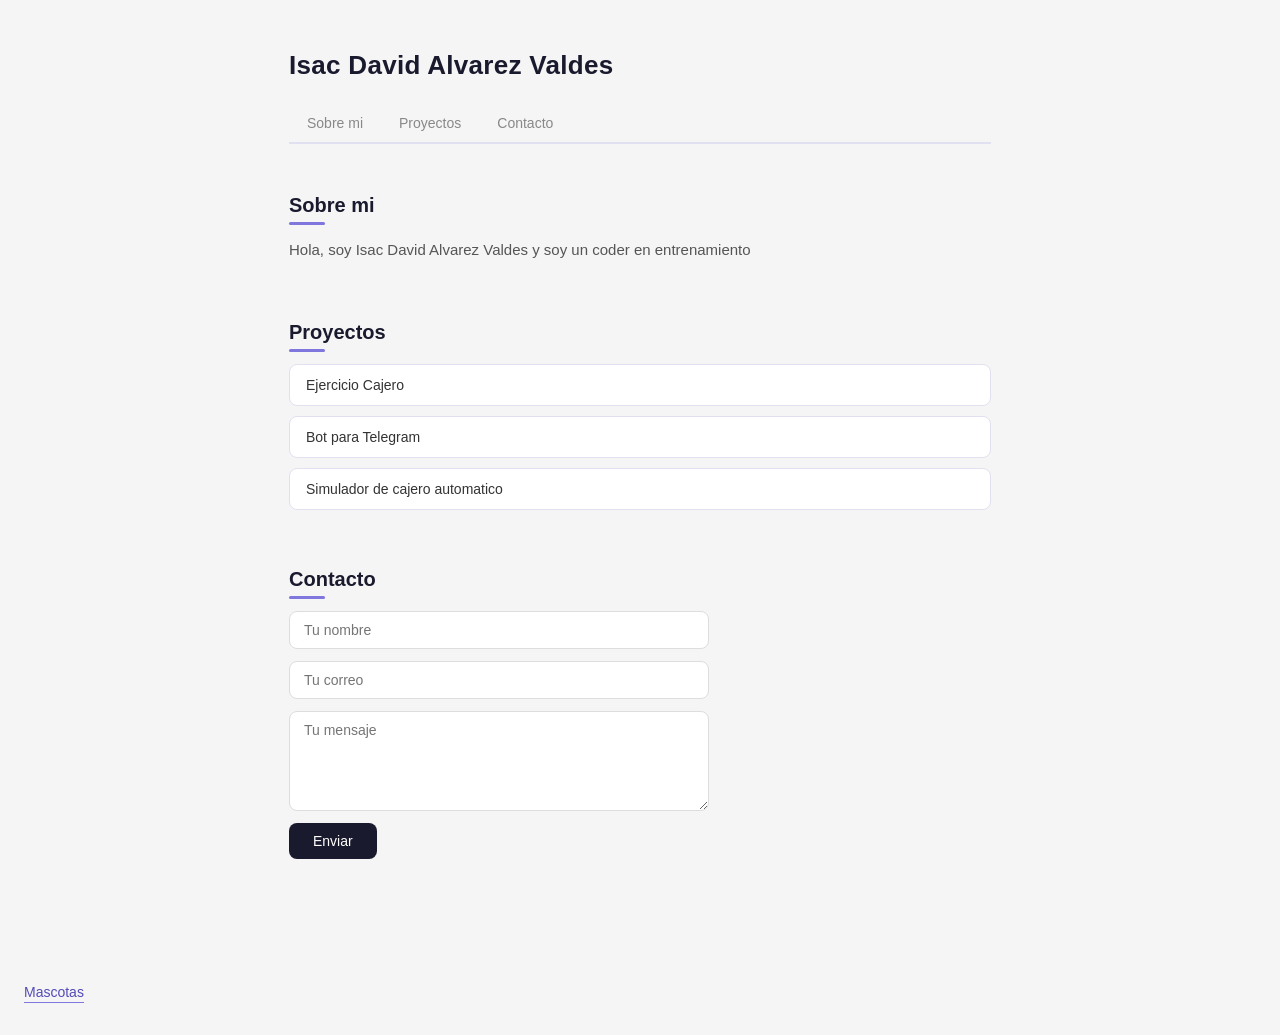
==== portafolio/index.html @ 10430c15 "add: h1 de modulo 2" ====
<!DOCTYPE html>
<html lang="en">
<head>
    <meta charset="UTF-8">
    <meta name="viewport" content="width=device-width, initial-scale=1.0">
    <title>Mi portafolio</title>
    <link rel="stylesheet" href="styles.css">
</head>
<body>
    <header>
        <br>
        <h2>
            Isac David Alvarez Valdes
        </h2>
        <nav>
            <a href="#sobre" class="logo">Sobre mi</a>
            <a href="#proyectos" class="logo">Proyectos</a>
            <a href="#contacto" class="logo">Contacto</a>
        </nav>
        <br>
        <section id="sobre">
        <h3>Sobre mi</h3>
        <p class="tag">
            Hola, soy Isac David Alvarez Valdes y soy un coder en entrenamiento
        </p>
        </section>
        <br>
        <section id="proyectos">
        <h3>Proyectos</h3>
        <ul>
            <li><a href="#">Ejercicio Cajero</a></li>
            <li><a href="#">Bot para Telegram</a></li>
            <li><a href="#">Simulador de cajero automatico</a></li>
        </ul>
        </section>
        <br>
        <section id="contacto">
        <h3>Contacto</h3>
        <form>
            <input type="text"   name="nombre"  placeholder="Tu nombre"  />
            <input type="email"  name="correo"  placeholder="Tu correo"  />
            <textarea name="mensaje" placeholder="Tu mensaje"></textarea>
            <button type="submit">Enviar</button>
        </form>
        </section>
    </header>
    <br><br>
    <a href="mascotas.html">Mascotas</a>
</body>
</html>
---- portafolio/styles.css ----
* {
    box-sizing: border-box;
    margin: 0;
    padding: 0;
}

body {
    font-family: sans-serif;
    background-color: #f5f5f5;
    color: #333;
}


header {
    max-width: 750px;
    margin: 0 auto;
    padding: 2rem 1.5rem 3rem;
}

header > h2 {
    font-size: 26px;
    font-weight: 700;
    color: #1a1a2e;
    margin-bottom: 1.5rem;
    letter-spacing: 0.3px;
}


nav {
    display: flex;
    gap: 0;
    border-bottom: 2px solid #e0e0f0;
    margin-bottom: 2rem;
}

nav a.logo {
    color: #888;
    font-size: 14px;
    text-decoration: none;
    padding: 10px 18px;
    border-bottom: 3px solid transparent;
    margin-bottom: -2px;           /* se solapa con el borde del nav */
    transition: color 0.2s, border-color 0.2s;
}

nav a.logo:hover {
    color: #1a1a2e;
    border-bottom-color: #7f77dd;
}


section {
    margin-bottom: 2.5rem;
}

section h3 {
    font-size: 20px;
    font-weight: 600;
    color: #1a1a2e;
    margin-bottom: 0.75rem;
}

section h3::after {
    content: '';
    display: block;
    width: 36px;
    height: 3px;
    background: #7f77dd;
    margin-top: 5px;
    border-radius: 2px;
}


p.tag {
    font-size: 15px;
    line-height: 1.75;
    color: #555;
    background: none;
    padding: 0;
}


ul {
    list-style: none;
    display: flex;
    flex-direction: column;
    gap: 10px;
}

ul li {
    background: #ffffff;
    border: 1px solid #e0e0f0;
    border-radius: 8px;
    transition: box-shadow 0.2s;
}

ul li:hover {
    box-shadow: 0 2px 8px rgba(127, 119, 221, 0.15);
}

ul li a {
    display: block;
    padding: 12px 16px;
    color: #333;
    text-decoration: none;
    font-size: 14px;
}

ul li a:hover {
    color: #534ab7;
}


form {
    display: flex;
    flex-direction: column;
    gap: 12px;
    max-width: 420px;
}

input,
textarea {
    font-family: sans-serif;
    font-size: 14px;
    padding: 10px 14px;
    border: 1.5px solid #ddd;
    border-radius: 8px;
    outline: none;
    background: #fff;
    color: #333;
    transition: border-color 0.2s;
}

input:focus, textarea:focus {
    border-color: #7f77dd;
}

textarea {
    min-height: 100px;
    resize: vertical;
}

button[type="submit"], button {
    align-self: flex-start;
    padding: 10px 24px;
    background-color: #1a1a2e;
    color: #fff;
    border: none;
    border-radius: 8px;
    font-size: 14px;
    cursor: pointer;
    transition: background-color 0.2s;
}

button[type="submit"]:hover, button:hover {
    background-color: #7f77dd;
    color: #383838;
}

body > a {
    display: inline-block;
    margin: 0 1.5rem 2rem;
    font-size: 14px;
    color: #534ab7;
    text-decoration: none;
    border-bottom: 1px solid #7f77dd;
    padding-bottom: 2px;
    transition: color 0.2s;
}

body > a:hover {
    color: #000000;
}

.mascotas {
    padding: 20px;
    max-width: 400px;
    border-radius: 8px;
    margin-bottom: 1rem;
}
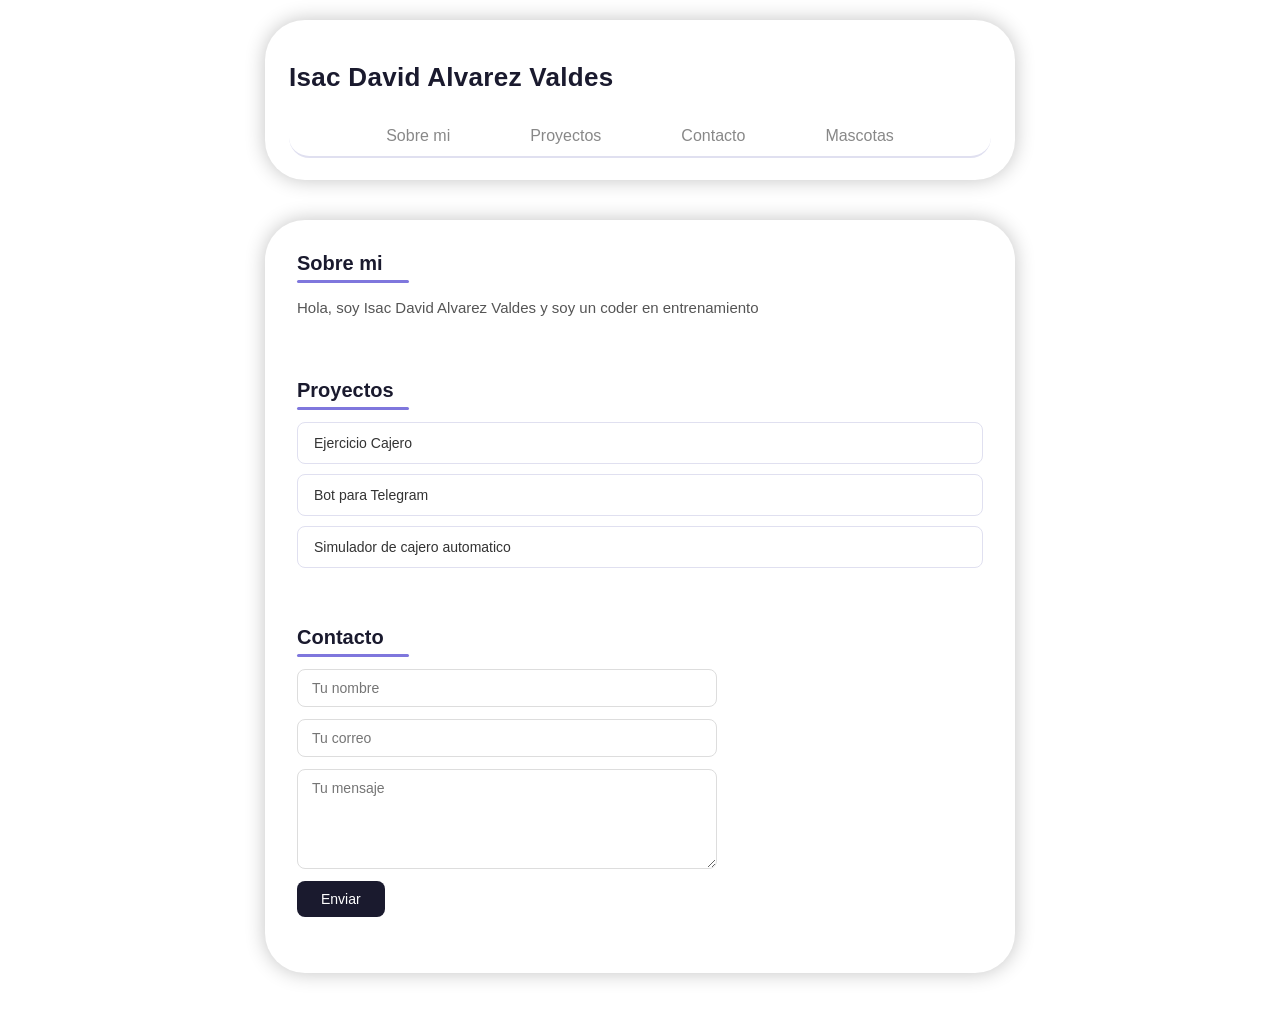
==== commit 14bdeb2b: "add:no me importa" ====
--- a/portafolio/index.html
+++ b/portafolio/index.html
@@ -8,6 +8,7 @@
     <link rel="stylesheet" href="styles.css">
 </head>
 <body>
+    
     <header>
         <br>
         <h2>
@@ -17,35 +18,41 @@
             <a href="#sobre" class="logo">Sobre mi</a>
             <a href="#proyectos" class="logo">Proyectos</a>
             <a href="#contacto" class="logo">Contacto</a>
+            <a href="mascotas.html" class="logo">Mascotas</a>
         </nav>
         <br>
-        <section id="sobre">
-        <h3>Sobre mi</h3>
-        <p class="tag">
-            Hola, soy Isac David Alvarez Valdes y soy un coder en entrenamiento
-        </p>
-        </section>
-        <br>
-        <section id="proyectos">
-        <h3>Proyectos</h3>
-        <ul>
-            <li><a href="#">Ejercicio Cajero</a></li>
-            <li><a href="#">Bot para Telegram</a></li>
-            <li><a href="#">Simulador de cajero automatico</a></li>
-        </ul>
-        </section>
-        <br>
-        <section id="contacto">
-        <h3>Contacto</h3>
-        <form>
-            <input type="text"   name="nombre"  placeholder="Tu nombre"  />
-            <input type="email"  name="correo"  placeholder="Tu correo"  />
-            <textarea name="mensaje" placeholder="Tu mensaje"></textarea>
-            <button type="submit">Enviar</button>
-        </form>
-        </section>
     </header>
+
+    <main class="">
+        <div id="sec">
+            <section id="sobre">
+                <h3>Sobre mi</h3>
+                <p class="tag">
+                    Hola, soy Isac David Alvarez Valdes y soy un coder en entrenamiento
+                </p>
+            </section>
+            <br>
+            <section id="proyectos">
+                <h3>Proyectos</h3>
+                <ul>
+                    <li><a href="https://github.com/Isac-Coder/ejercicio_Cajero.git">Ejercicio Cajero</a></li>
+                    <li><a href="https://github.com/Isac-Coder/Bot.git">Bot para Telegram</a></li>
+                    <li><a href="https://github.com/Isac-Coder/Users_History/tree/H3">Simulador de cajero automatico</a></li>
+                </ul>
+            </section>
+            <br>
+            <section id="contacto">
+                <h3>Contacto</h3>
+                <form>
+                    <input type="text"   name="nombre"  placeholder="Tu nombre"  />
+                    <input type="email"  name="correo"  placeholder="Tu correo"  />
+                    <textarea name="mensaje" placeholder="Tu mensaje"></textarea>
+                    <button type="submit">Enviar</button>
+                </form>
+            </section>
+        </div>
+    </main>
     <br><br>
-    <a href="mascotas.html">Mascotas</a>
+    
 </body>
 </html>
--- a/portafolio/styles.css
+++ b/portafolio/styles.css
@@ -1,3 +1,5 @@
+
+
 * {
     box-sizing: border-box;
     margin: 0;
@@ -6,16 +8,39 @@
 
 body {
     font-family: sans-serif;
-    background-color: #f5f5f5;
+    background-color: #ffffff;
     color: #333;
 }
 
 
-header {
+header{
+    justify-items: center;
+    max-height: 160px;
     max-width: 750px;
     margin: 0 auto;
-    padding: 2rem 1.5rem 3rem;
+    padding: 1.5rem 1.5rem 1.5rem;
+    margin-top: 20px;
+    border-radius: 40px;
+    box-shadow: 0px 0px 20px 0px rgb(195, 195, 195);
 }
+
+header:hover{
+    box-shadow: 0px 0px 20px 0px rgb(140, 202, 200);
+}
+
+#sec {
+    max-width: 750px;
+    margin: 0 auto;
+    padding: 2rem 2rem 1rem;
+    margin-top: 40px;
+    border-radius: 40px;
+    box-shadow: 0px 0px 20px 0px rgb(195, 195, 195);
+}
+
+#sec:hover{
+    box-shadow: 0px 0px 20px 0px rgb(229, 152, 152);   
+}
+
 
 header > h2 {
     font-size: 26px;
@@ -27,17 +52,19 @@
 
 
 nav {
+    border: 20px;
+    border-radius: 50px;
     display: flex;
     gap: 0;
     border-bottom: 2px solid #e0e0f0;
     margin-bottom: 2rem;
+    justify-content: center;
 }
 
 nav a.logo {
     color: #888;
-    font-size: 14px;
     text-decoration: none;
-    padding: 10px 18px;
+    padding: 10px 40px;
     border-bottom: 3px solid transparent;
     margin-bottom: -2px;           /* se solapa con el borde del nav */
     transition: color 0.2s, border-color 0.2s;
@@ -47,7 +74,6 @@
     color: #1a1a2e;
     border-bottom-color: #7f77dd;
 }
-
 
 section {
     margin-bottom: 2.5rem;
@@ -63,7 +89,7 @@
 section h3::after {
     content: '';
     display: block;
-    width: 36px;
+    width: 7rem;
     height: 3px;
     background: #7f77dd;
     margin-top: 5px;
@@ -154,21 +180,6 @@
 
 button[type="submit"]:hover, button:hover {
     background-color: #7f77dd;
-    color: #383838;
-}
-
-body > a {
-    display: inline-block;
-    margin: 0 1.5rem 2rem;
-    font-size: 14px;
-    color: #534ab7;
-    text-decoration: none;
-    border-bottom: 1px solid #7f77dd;
-    padding-bottom: 2px;
-    transition: color 0.2s;
-}
-
-body > a:hover {
     color: #000000;
 }
 
@@ -177,4 +188,5 @@
     max-width: 400px;
     border-radius: 8px;
     margin-bottom: 1rem;
-}+}
+
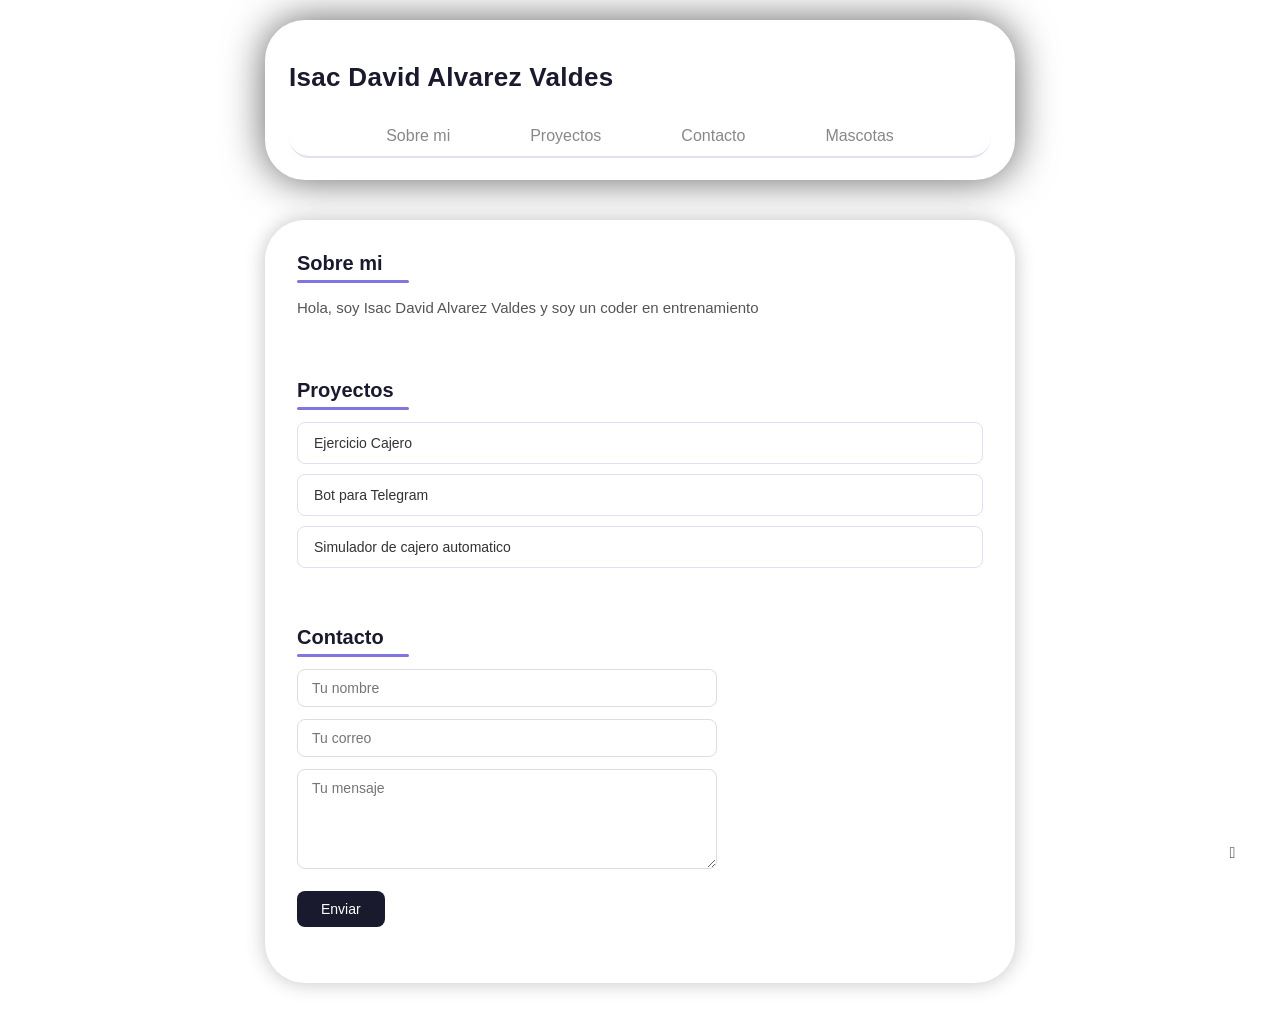
==== commit b92fbc03: "add: Avences" ====
--- a/portafolio/index.html
+++ b/portafolio/index.html
@@ -51,6 +51,12 @@
                 </form>
             </section>
         </div>
+        <div class="github-logo">
+        <a href="https://github.com/Isac-Coder" target="_blank" title="Visitar GitHub">
+            <i class="fab fa-github"></i>
+        </a>
+    </div>
+</body>
     </main>
     <br><br>
     
--- a/portafolio/styles.css
+++ b/portafolio/styles.css
@@ -10,10 +10,17 @@
     font-family: sans-serif;
     background-color: #ffffff;
     color: #333;
-}
-
+    animation: cambiarColor 3s infinite alternate;
+}
+
+@keyframes cambiarColor {
+    from { background-color: #ac34db; }
+    to   { background-color: #27cfec; }
+    to  { background-color: #16df9c; }
+}
 
 header{
+    background-color: #ffffff;
     justify-items: center;
     max-height: 160px;
     max-width: 750px;
@@ -21,14 +28,15 @@
     padding: 1.5rem 1.5rem 1.5rem;
     margin-top: 20px;
     border-radius: 40px;
-    box-shadow: 0px 0px 20px 0px rgb(195, 195, 195);
+    box-shadow: 0px 0px 40px 0px rgb(99, 98, 98);
 }
 
 header:hover{
-    box-shadow: 0px 0px 20px 0px rgb(140, 202, 200);
+    box-shadow: 0px 0px 40px 0px rgb(96, 255, 250);
 }
 
 #sec {
+    background-color: #ffffff;
     max-width: 750px;
     margin: 0 auto;
     padding: 2rem 2rem 1rem;
@@ -38,7 +46,7 @@
 }
 
 #sec:hover{
-    box-shadow: 0px 0px 20px 0px rgb(229, 152, 152);   
+    box-shadow: 0px 0px 20px 0px rgb(12, 194, 12);   
 }
 
 
@@ -68,13 +76,39 @@
     border-bottom: 3px solid transparent;
     margin-bottom: -2px;           /* se solapa con el borde del nav */
     transition: color 0.2s, border-color 0.2s;
+    border-radius: 3px;
 }
 
 nav a.logo:hover {
-    color: #1a1a2e;
+    transform: scale(1.15) translateY(-5px);
+    color: #353572;
     border-bottom-color: #7f77dd;
-}
-
+    border-radius: 3px;
+    border-bottom-left-radius: 20px;
+    border-bottom-right-radius: 20px;
+}
+
+nav a {
+    opacity: 0;
+    animation: fadeInDown 0.5s ease forwards;
+}
+
+/* Cada item con delay diferente */
+nav a:nth-child(1) { animation-delay: 0.1s; }
+nav a:nth-child(2) { animation-delay: 0.2s; }
+nav a:nth-child(3) { animation-delay: 0.3s; }
+nav a:nth-child(4) { animation-delay: 0.4s; }
+
+@keyframes fadeInDown {
+    from {
+        opacity: 0;
+        transform: translateY(-20px);
+    }
+    to {
+        opacity: 1;
+        transform: translateY(0);
+    }
+}
 section {
     margin-bottom: 2.5rem;
 }
@@ -167,6 +201,7 @@
 }
 
 button[type="submit"], button {
+    margin-top: 10px;
     align-self: flex-start;
     padding: 10px 24px;
     background-color: #1a1a2e;
@@ -183,10 +218,68 @@
     color: #000000;
 }
 
-.mascotas {
-    padding: 20px;
-    max-width: 400px;
-    border-radius: 8px;
-    margin-bottom: 1rem;
-}
-
+.github-logo {
+            position: fixed;
+            bottom: 30px;
+            right: 30px;
+            z-index: 50;
+        }
+
+.github-logo a {
+    display: flex;
+    align-items: center;
+    justify-content: center;
+    width: 35px;
+    height: 35px;
+    background: white;
+    color: #333;
+    border-radius: 50%;
+    font-size: 1rem;
+    transition: all 0.3s ease;
+    box-shadow: 0px 0px 3px 3px rgb(255 255 255 / 30%);
+    text-decoration: none;
+}
+
+.github-logo a:hover {
+    transform: scale(1.15) translateY(-5px);
+    box-shadow: 0 8px 30px rgba(0, 0, 0, 0.4);
+    background: #f0f0f0;
+}
+
+.github-logo a:active {
+    transform: scale(1.1);
+}
+
+@media (max-width: 480px) {
+    .github-logo {
+        bottom: 15px;
+        right: 15px;
+    }
+
+    .github-logo a {
+        width: 30px;
+        height: 30px;
+        font-size: 0.8rem;
+    }
+}
+
+@media (min-width: 1920px) {
+    .github-logo {
+        bottom: 40px;
+        right: 40px;
+    }
+    .github-logo a {
+        width: 50px;
+        height: 50px;
+        font-size: 1.5rem;
+    }
+}
+
+.fa-github:before {
+content: "\f09b";
+}
+
+.fa-brands, .fab {
+    font-family: "Font Awesome 6 Brands";
+    font-weight: 400;
+}
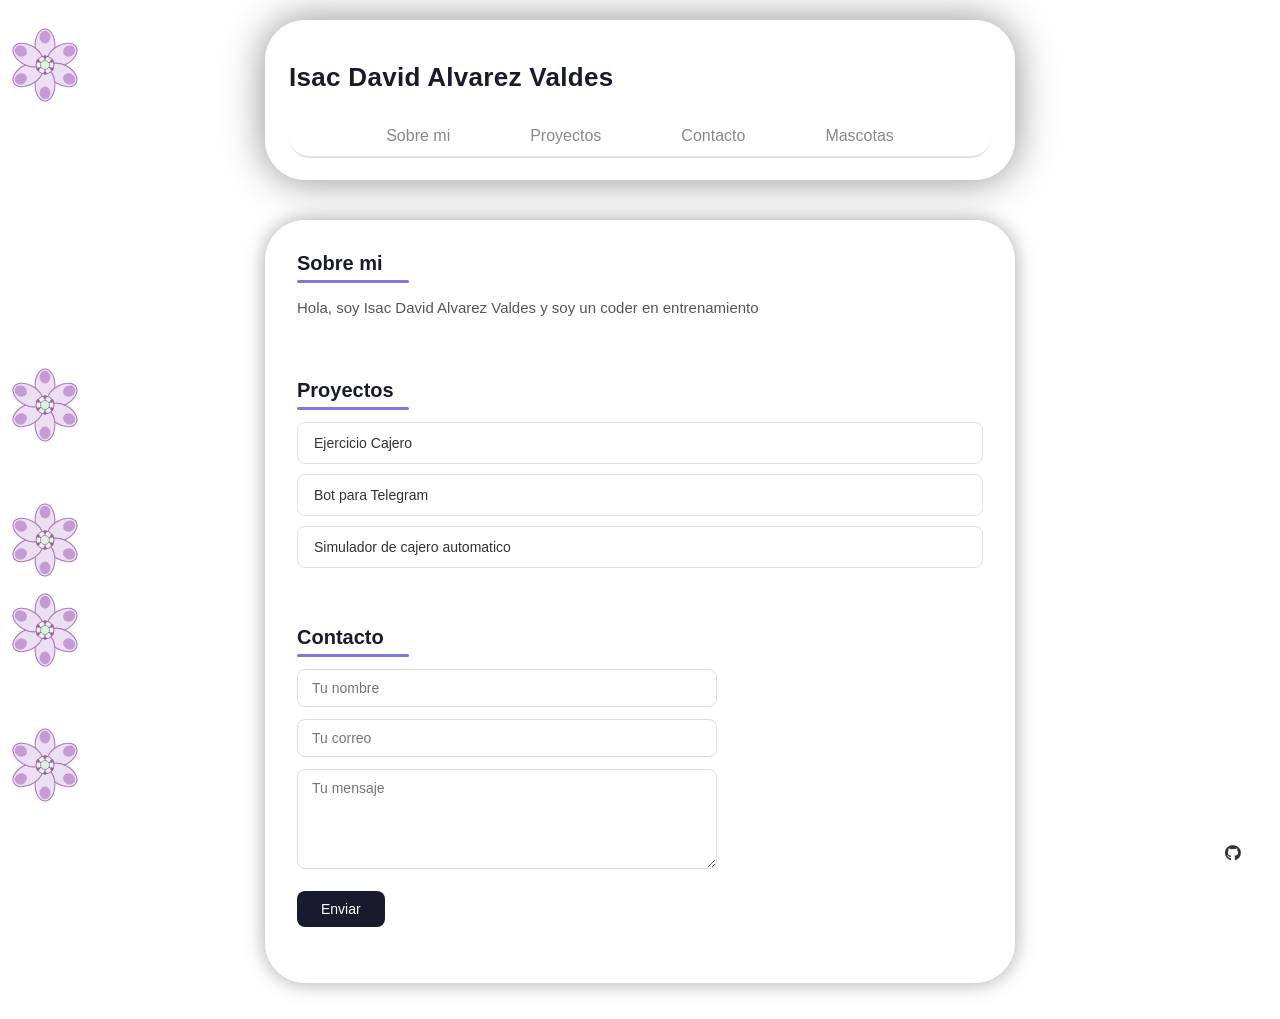
==== commit c80459e6: "add: flores and transparence itens" ====
--- a/portafolio/index.html
+++ b/portafolio/index.html
@@ -1,4 +1,3 @@
-
 <!DOCTYPE html>
 <html lang="en">
 <head>
@@ -6,14 +5,53 @@
     <meta name="viewport" content="width=device-width, initial-scale=1.0">
     <title>Mi portafolio</title>
     <link rel="stylesheet" href="styles.css">
+    <link rel="stylesheet" href="https://cdnjs.cloudflare.com/ajax/libs/font-awesome/6.5.0/css/all.min.css">
 </head>
 <body>
-    
+
+    <svg width="0" height="0" style="position:absolute">
+        <defs>
+            <g id="flor">
+                <ellipse cx="0" cy="-22" rx="11" ry="18" fill="#e8d8f0" stroke="#9b59b6" stroke-width="1.2" transform="rotate(0)"/>
+                <ellipse cx="0" cy="-22" rx="11" ry="18" fill="#e8d8f0" stroke="#9b59b6" stroke-width="1.2" transform="rotate(60)"/>
+                <ellipse cx="0" cy="-22" rx="11" ry="18" fill="#e8d8f0" stroke="#9b59b6" stroke-width="1.2" transform="rotate(120)"/>
+                <ellipse cx="0" cy="-22" rx="11" ry="18" fill="#e8d8f0" stroke="#9b59b6" stroke-width="1.2" transform="rotate(180)"/>
+                <ellipse cx="0" cy="-22" rx="11" ry="18" fill="#e8d8f0" stroke="#9b59b6" stroke-width="1.2" transform="rotate(240)"/>
+                <ellipse cx="0" cy="-22" rx="11" ry="18" fill="#e8d8f0" stroke="#9b59b6" stroke-width="1.2" transform="rotate(300)"/>
+                <ellipse cx="0" cy="-31" rx="6" ry="7" fill="#8e44ad" opacity="0.55" transform="rotate(0)"/>
+                <ellipse cx="0" cy="-31" rx="6" ry="7" fill="#8e44ad" opacity="0.55" transform="rotate(60)"/>
+                <ellipse cx="0" cy="-31" rx="6" ry="7" fill="#8e44ad" opacity="0.55" transform="rotate(120)"/>
+                <ellipse cx="0" cy="-31" rx="6" ry="7" fill="#8e44ad" opacity="0.55" transform="rotate(180)"/>
+                <ellipse cx="0" cy="-31" rx="6" ry="7" fill="#8e44ad" opacity="0.55" transform="rotate(240)"/>
+                <ellipse cx="0" cy="-31" rx="6" ry="7" fill="#8e44ad" opacity="0.55" transform="rotate(300)"/>
+                <circle cx="0" cy="0" r="10" fill="#f0ece0" stroke="#7d3c98" stroke-width="1"/>
+                <line x1="0" y1="-4" x2="0" y2="-9" stroke="#7d3c98" stroke-width="1.2" transform="rotate(0)"/>
+                <line x1="0" y1="-4" x2="0" y2="-9" stroke="#7d3c98" stroke-width="1.2" transform="rotate(60)"/>
+                <line x1="0" y1="-4" x2="0" y2="-9" stroke="#7d3c98" stroke-width="1.2" transform="rotate(120)"/>
+                <line x1="0" y1="-4" x2="0" y2="-9" stroke="#7d3c98" stroke-width="1.2" transform="rotate(180)"/>
+                <line x1="0" y1="-4" x2="0" y2="-9" stroke="#7d3c98" stroke-width="1.2" transform="rotate(240)"/>
+                <line x1="0" y1="-4" x2="0" y2="-9" stroke="#7d3c98" stroke-width="1.2" transform="rotate(300)"/>
+                <circle cx="0" cy="-9" r="1.8" fill="#7d3c98" transform="rotate(0)"/>
+                <circle cx="0" cy="-9" r="1.8" fill="#7d3c98" transform="rotate(60)"/>
+                <circle cx="0" cy="-9" r="1.8" fill="#7d3c98" transform="rotate(120)"/>
+                <circle cx="0" cy="-9" r="1.8" fill="#7d3c98" transform="rotate(180)"/>
+                <circle cx="0" cy="-9" r="1.8" fill="#7d3c98" transform="rotate(240)"/>
+                <circle cx="0" cy="-9" r="1.8" fill="#7d3c98" transform="rotate(300)"/>
+                <circle cx="0" cy="0" r="5" fill="#d5f0d5" stroke="#5d6d7e" stroke-width="0.8"/>
+            </g>
+            </defs>
+    </svg>
+
+    <!-- 5 flores flotantes reutilizando #flor -->
+    <svg class="flower" viewBox="0 0 100 100" xmlns="http://www.w3.org/2000/svg"><use href="#flor" transform="translate(50,50)"/></svg>
+    <svg class="flower" viewBox="0 0 100 100" xmlns="http://www.w3.org/2000/svg"><use href="#flor" transform="translate(50,50)"/></svg>
+    <svg class="flower" viewBox="0 0 100 100" xmlns="http://www.w3.org/2000/svg"><use href="#flor" transform="translate(50,50)"/></svg>
+    <svg class="flower" viewBox="0 0 100 100" xmlns="http://www.w3.org/2000/svg"><use href="#flor" transform="translate(50,50)"/></svg>
+    <svg class="flower" viewBox="0 0 100 100" xmlns="http://www.w3.org/2000/svg"><use href="#flor" transform="translate(50,50)"/></svg>
+
     <header>
         <br>
-        <h2>
-            Isac David Alvarez Valdes
-        </h2>
+        <h2>Isac David Alvarez Valdes</h2>
         <nav>
             <a href="#sobre" class="logo">Sobre mi</a>
             <a href="#proyectos" class="logo">Proyectos</a>
@@ -23,7 +61,7 @@
         <br>
     </header>
 
-    <main class="">
+    <main>
         <div id="sec">
             <section id="sobre">
                 <h3>Sobre mi</h3>
@@ -44,21 +82,21 @@
             <section id="contacto">
                 <h3>Contacto</h3>
                 <form>
-                    <input type="text"   name="nombre"  placeholder="Tu nombre"  />
-                    <input type="email"  name="correo"  placeholder="Tu correo"  />
+                    <input type="text"  name="nombre"  placeholder="Tu nombre" />
+                    <input type="email" name="correo"  placeholder="Tu correo" />
                     <textarea name="mensaje" placeholder="Tu mensaje"></textarea>
                     <button type="submit">Enviar</button>
                 </form>
             </section>
         </div>
+
         <div class="github-logo">
-        <a href="https://github.com/Isac-Coder" target="_blank" title="Visitar GitHub">
-            <i class="fab fa-github"></i>
-        </a>
-    </div>
-</body>
+            <a href="https://github.com/Isac-Coder" target="_blank" title="Visitar GitHub">
+                <i class="fab fa-github"></i>
+            </a>
+        </div>
     </main>
+
     <br><br>
-    
 </body>
 </html>
--- a/portafolio/styles.css
+++ b/portafolio/styles.css
@@ -1,5 +1,3 @@
-
-
 * {
     box-sizing: border-box;
     margin: 0;
@@ -15,40 +13,49 @@
 
 @keyframes cambiarColor {
     from { background-color: #ac34db; }
-    to   { background-color: #27cfec; }
-    to  { background-color: #16df9c; }
-}
-
-header{
-    background-color: #ffffff;
+    to   { background-color: #16df9c; }
+}
+
+/* ── FLORES FLOTANTES (detrás de todo el contenido) ── */
+.flower {
+    position: fixed;
+    width: 90px;
+    height: 90px;
+    pointer-events: none;
+    z-index: -1;           /* detrás del header y main */
+    opacity: 0.82;
+    animation: floatLinear 12s linear infinite;
+}
+
+.flower:nth-child(1) { top: 15%;  animation-delay: 0s;    animation-duration: 12s; }
+.flower:nth-child(2) { top: 40%;  animation-delay: -3s;   animation-duration: 12s; }
+.flower:nth-child(3) { top: 65%;  animation-delay: -6s;   animation-duration: 12s; }
+.flower:nth-child(4) { top: 80%;  animation-delay: -9s;   animation-duration: 12s; }
+.flower:nth-child(5) { top: 55%;  animation-delay: -1.5s; animation-duration: 12s; }
+
+@keyframes floatLinear {
+    0%   { transform: translateX(-70px) rotate(0deg); opacity: 0; }
+    5%   { opacity: 0.82; }
+    95%  { opacity: 0.82; }
+    100% { transform: translateX(calc(100vw + 70px)) rotate(360deg); opacity: 0; }
+}
+
+header {
+    position: relative;
+    z-index: 1;
+    background-color: #ffffff8f;
     justify-items: center;
     max-height: 160px;
     max-width: 750px;
-    margin: 0 auto;
-    padding: 1.5rem 1.5rem 1.5rem;
-    margin-top: 20px;
+    margin: 20px auto 0;
+    padding: 1.5rem;
     border-radius: 40px;
-    box-shadow: 0px 0px 40px 0px rgb(99, 98, 98);
-}
-
-header:hover{
-    box-shadow: 0px 0px 40px 0px rgb(96, 255, 250);
-}
-
-#sec {
-    background-color: #ffffff;
-    max-width: 750px;
-    margin: 0 auto;
-    padding: 2rem 2rem 1rem;
-    margin-top: 40px;
-    border-radius: 40px;
-    box-shadow: 0px 0px 20px 0px rgb(195, 195, 195);
-}
-
-#sec:hover{
-    box-shadow: 0px 0px 20px 0px rgb(12, 194, 12);   
-}
-
+    box-shadow: 0px 0px 40px 0px rgb(141, 141, 141);
+}
+
+header:hover {
+    box-shadow: 0px 0px 40px 0px rgb(255, 255, 255);
+}
 
 header > h2 {
     font-size: 26px;
@@ -58,9 +65,7 @@
     letter-spacing: 0.3px;
 }
 
-
 nav {
-    border: 20px;
     border-radius: 50px;
     display: flex;
     gap: 0;
@@ -74,7 +79,7 @@
     text-decoration: none;
     padding: 10px 40px;
     border-bottom: 3px solid transparent;
-    margin-bottom: -2px;           /* se solapa con el borde del nav */
+    margin-bottom: -2px;
     transition: color 0.2s, border-color 0.2s;
     border-radius: 3px;
 }
@@ -83,7 +88,6 @@
     transform: scale(1.15) translateY(-5px);
     color: #353572;
     border-bottom-color: #7f77dd;
-    border-radius: 3px;
     border-bottom-left-radius: 20px;
     border-bottom-right-radius: 20px;
 }
@@ -93,22 +97,34 @@
     animation: fadeInDown 0.5s ease forwards;
 }
 
-/* Cada item con delay diferente */
 nav a:nth-child(1) { animation-delay: 0.1s; }
 nav a:nth-child(2) { animation-delay: 0.2s; }
 nav a:nth-child(3) { animation-delay: 0.3s; }
 nav a:nth-child(4) { animation-delay: 0.4s; }
 
 @keyframes fadeInDown {
-    from {
-        opacity: 0;
-        transform: translateY(-20px);
-    }
-    to {
-        opacity: 1;
-        transform: translateY(0);
-    }
-}
+    from { opacity: 0; transform: translateY(-20px); }
+    to   { opacity: 1; transform: translateY(0); }
+}
+
+main {
+    position: relative;   /* contexto de apilamiento */
+    z-index: 1;
+}
+
+#sec {
+    background-color: #ffffff8c;
+    max-width: 750px;
+    margin: 40px auto 0;
+    padding: 2rem 2rem 1rem;
+    border-radius: 40px;
+    box-shadow: 0px 0px 20px 0px rgb(167, 167, 167);
+}
+
+#sec:hover {
+    box-shadow: 0px 0px 20px 0px rgb(255, 255, 255);
+}
+
 section {
     margin-bottom: 2.5rem;
 }
@@ -130,15 +146,11 @@
     border-radius: 2px;
 }
 
-
 p.tag {
     font-size: 15px;
     line-height: 1.75;
     color: #555;
-    background: none;
-    padding: 0;
-}
-
+}
 
 ul {
     list-style: none;
@@ -169,7 +181,6 @@
 ul li a:hover {
     color: #534ab7;
 }
-
 
 form {
     display: flex;
@@ -191,7 +202,8 @@
     transition: border-color 0.2s;
 }
 
-input:focus, textarea:focus {
+input:focus,
+textarea:focus {
     border-color: #7f77dd;
 }
 
@@ -200,7 +212,8 @@
     resize: vertical;
 }
 
-button[type="submit"], button {
+button[type="submit"],
+button {
     margin-top: 10px;
     align-self: flex-start;
     padding: 10px 24px;
@@ -213,17 +226,19 @@
     transition: background-color 0.2s;
 }
 
-button[type="submit"]:hover, button:hover {
+button[type="submit"]:hover,
+button:hover {
     background-color: #7f77dd;
     color: #000000;
 }
 
+/* ── GITHUB LOGO ── */
 .github-logo {
-            position: fixed;
-            bottom: 30px;
-            right: 30px;
-            z-index: 50;
-        }
+    position: fixed;
+    bottom: 30px;
+    right: 30px;
+    z-index: 50;
+}
 
 .github-logo a {
     display: flex;
@@ -250,36 +265,15 @@
     transform: scale(1.1);
 }
 
+.fa-github:before { content: "\f09b"; }
+.fa-brands, .fab  { font-family: "Font Awesome 6 Brands"; font-weight: 400; }
+
 @media (max-width: 480px) {
-    .github-logo {
-        bottom: 15px;
-        right: 15px;
-    }
-
-    .github-logo a {
-        width: 30px;
-        height: 30px;
-        font-size: 0.8rem;
-    }
+    .github-logo        { bottom: 15px; right: 15px; }
+    .github-logo a      { width: 30px; height: 30px; font-size: 0.8rem; }
 }
 
 @media (min-width: 1920px) {
-    .github-logo {
-        bottom: 40px;
-        right: 40px;
-    }
-    .github-logo a {
-        width: 50px;
-        height: 50px;
-        font-size: 1.5rem;
-    }
-}
-
-.fa-github:before {
-content: "\f09b";
-}
-
-.fa-brands, .fab {
-    font-family: "Font Awesome 6 Brands";
-    font-weight: 400;
+    .github-logo        { bottom: 40px; right: 40px; }
+    .github-logo a      { width: 50px; height: 50px; font-size: 1.5rem; }
 }
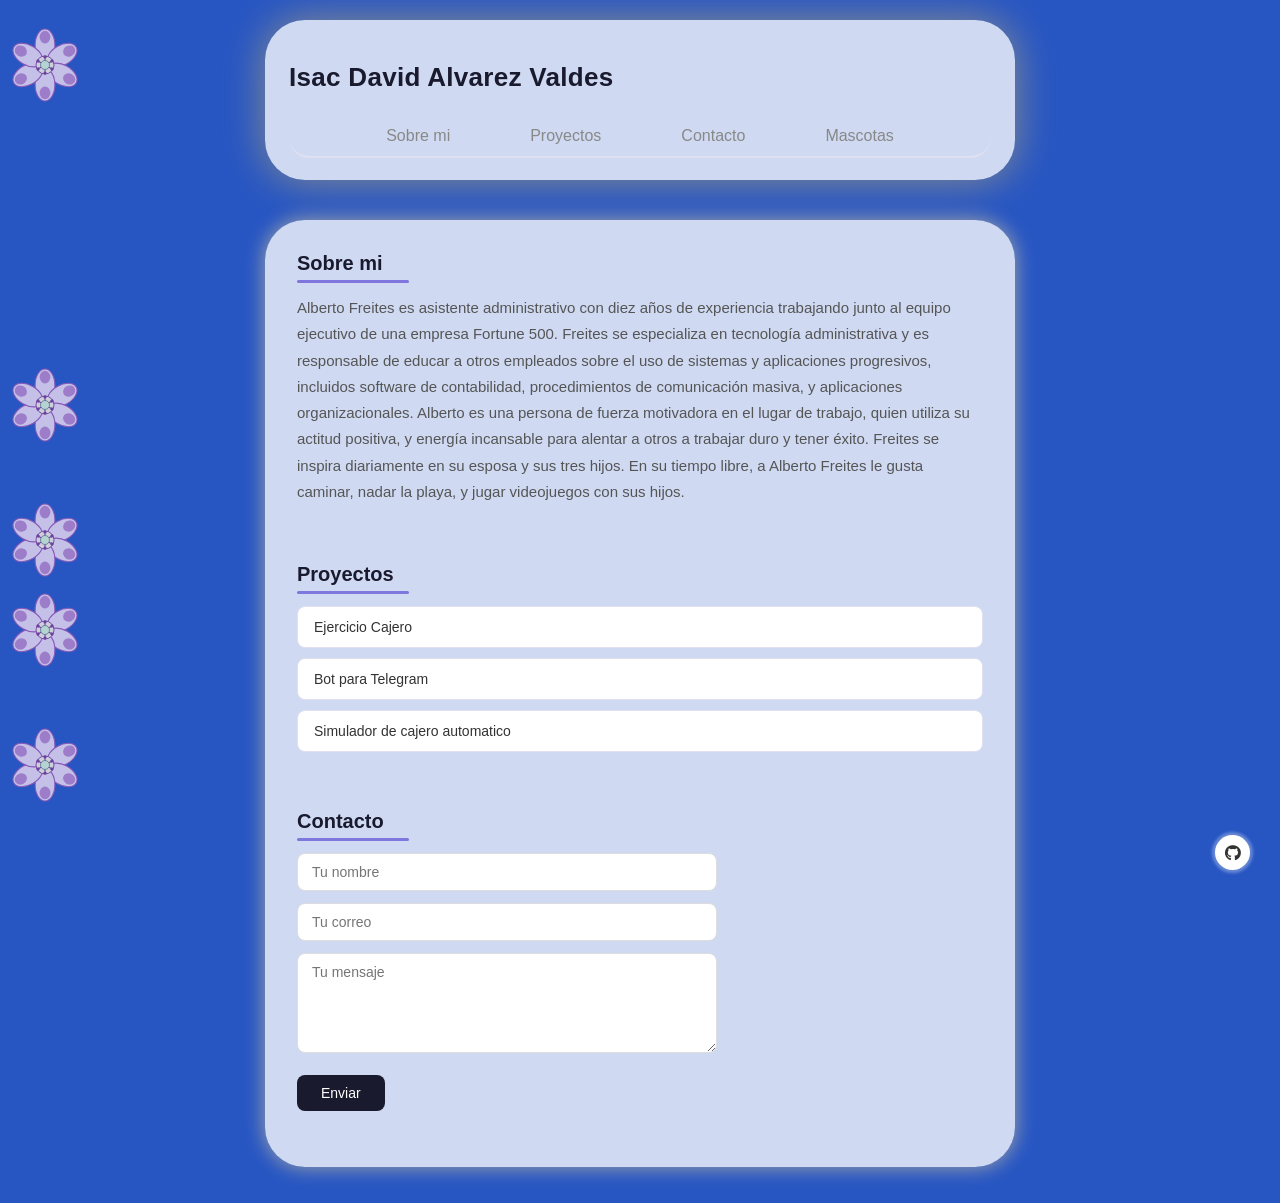
==== commit 60e3aca4: "add: arreglos" ====
--- a/portafolio/index.html
+++ b/portafolio/index.html
@@ -66,7 +66,7 @@
             <section id="sobre">
                 <h3>Sobre mi</h3>
                 <p class="tag">
-                    Hola, soy Isac David Alvarez Valdes y soy un coder en entrenamiento
+                    Alberto Freites es asistente administrativo con diez años de experiencia trabajando junto al equipo ejecutivo de una empresa Fortune 500. Freites se especializa en tecnología administrativa y es responsable de educar a otros empleados sobre el uso de sistemas y aplicaciones progresivos, incluidos software de contabilidad, procedimientos de comunicación masiva, y aplicaciones organizacionales. Alberto es una persona de fuerza motivadora en el lugar de trabajo, quien utiliza su actitud positiva, y energía incansable para alentar a otros a trabajar duro y tener éxito. Freites se inspira diariamente en su esposa y sus tres hijos. En su tiempo libre, a Alberto Freites le gusta caminar, nadar la playa, y jugar videojuegos con sus hijos.
                 </p>
             </section>
             <br>
--- a/portafolio/styles.css
+++ b/portafolio/styles.css
@@ -6,23 +6,17 @@
 
 body {
     font-family: sans-serif;
-    background-color: #ffffff;
-    color: #333;
-    animation: cambiarColor 3s infinite alternate;
-}
-
-@keyframes cambiarColor {
-    from { background-color: #ac34db; }
-    to   { background-color: #16df9c; }
-}
-
-/* ── FLORES FLOTANTES (detrás de todo el contenido) ── */
+    background-color: #2756c3;
+    color: #333;
+}
+
+
 .flower {
     position: fixed;
     width: 90px;
     height: 90px;
     pointer-events: none;
-    z-index: -1;           /* detrás del header y main */
+    z-index: -1;
     opacity: 0.82;
     animation: floatLinear 12s linear infinite;
 }
@@ -43,7 +37,7 @@
 header {
     position: relative;
     z-index: 1;
-    background-color: #ffffff8f;
+    background-color: #ffffffc7;
     justify-items: center;
     max-height: 160px;
     max-width: 750px;
@@ -80,21 +74,27 @@
     padding: 10px 40px;
     border-bottom: 3px solid transparent;
     margin-bottom: -2px;
-    transition: color 0.2s, border-color 0.2s;
     border-radius: 3px;
-}
-
+    transition: transform 0.3s ease, color 0.2s, border-color 0.2s, opacity 0.3s ease;
+    display: inline-block;
+    opacity: 0;
+    animation: fadeInDown 0.5s ease forwards;
+}
+
+/* Cuando el nav tiene hover, atenúa TODOS los links */
+nav:has(a.logo:hover) a.logo {
+    transform: translateY(4px);
+    opacity: 0.35;
+}
+
+/* El link que está siendo hover se eleva y destaca */
 nav a.logo:hover {
-    transform: scale(1.15) translateY(-5px);
-    color: #353572;
+    transform: translateY(-6px) !important;
+    opacity: 1 !important;
+    color: #343434;
     border-bottom-color: #7f77dd;
     border-bottom-left-radius: 20px;
     border-bottom-right-radius: 20px;
-}
-
-nav a {
-    opacity: 0;
-    animation: fadeInDown 0.5s ease forwards;
 }
 
 nav a:nth-child(1) { animation-delay: 0.1s; }
@@ -113,7 +113,7 @@
 }
 
 #sec {
-    background-color: #ffffff8c;
+    background-color: #ffffffc7;
     max-width: 750px;
     margin: 40px auto 0;
     padding: 2rem 2rem 1rem;
@@ -232,7 +232,6 @@
     color: #000000;
 }
 
-/* ── GITHUB LOGO ── */
 .github-logo {
     position: fixed;
     bottom: 30px;
